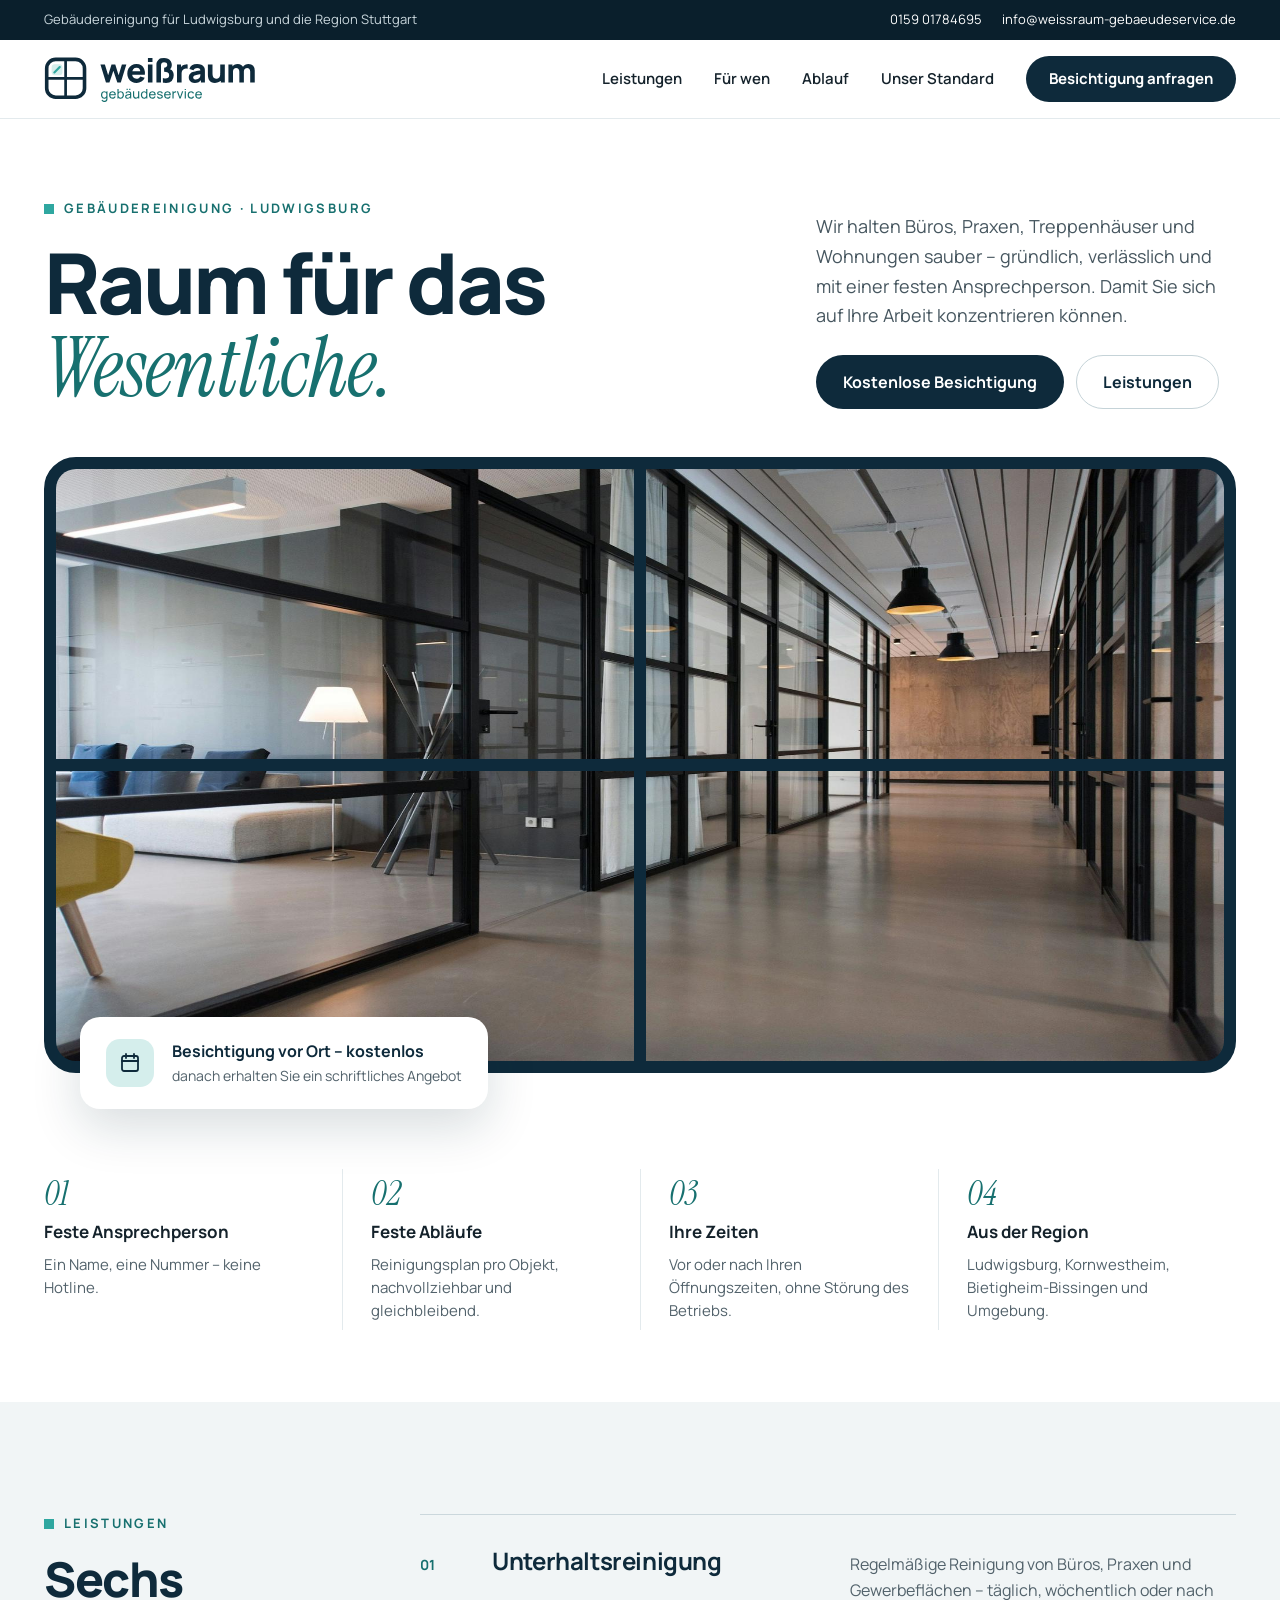
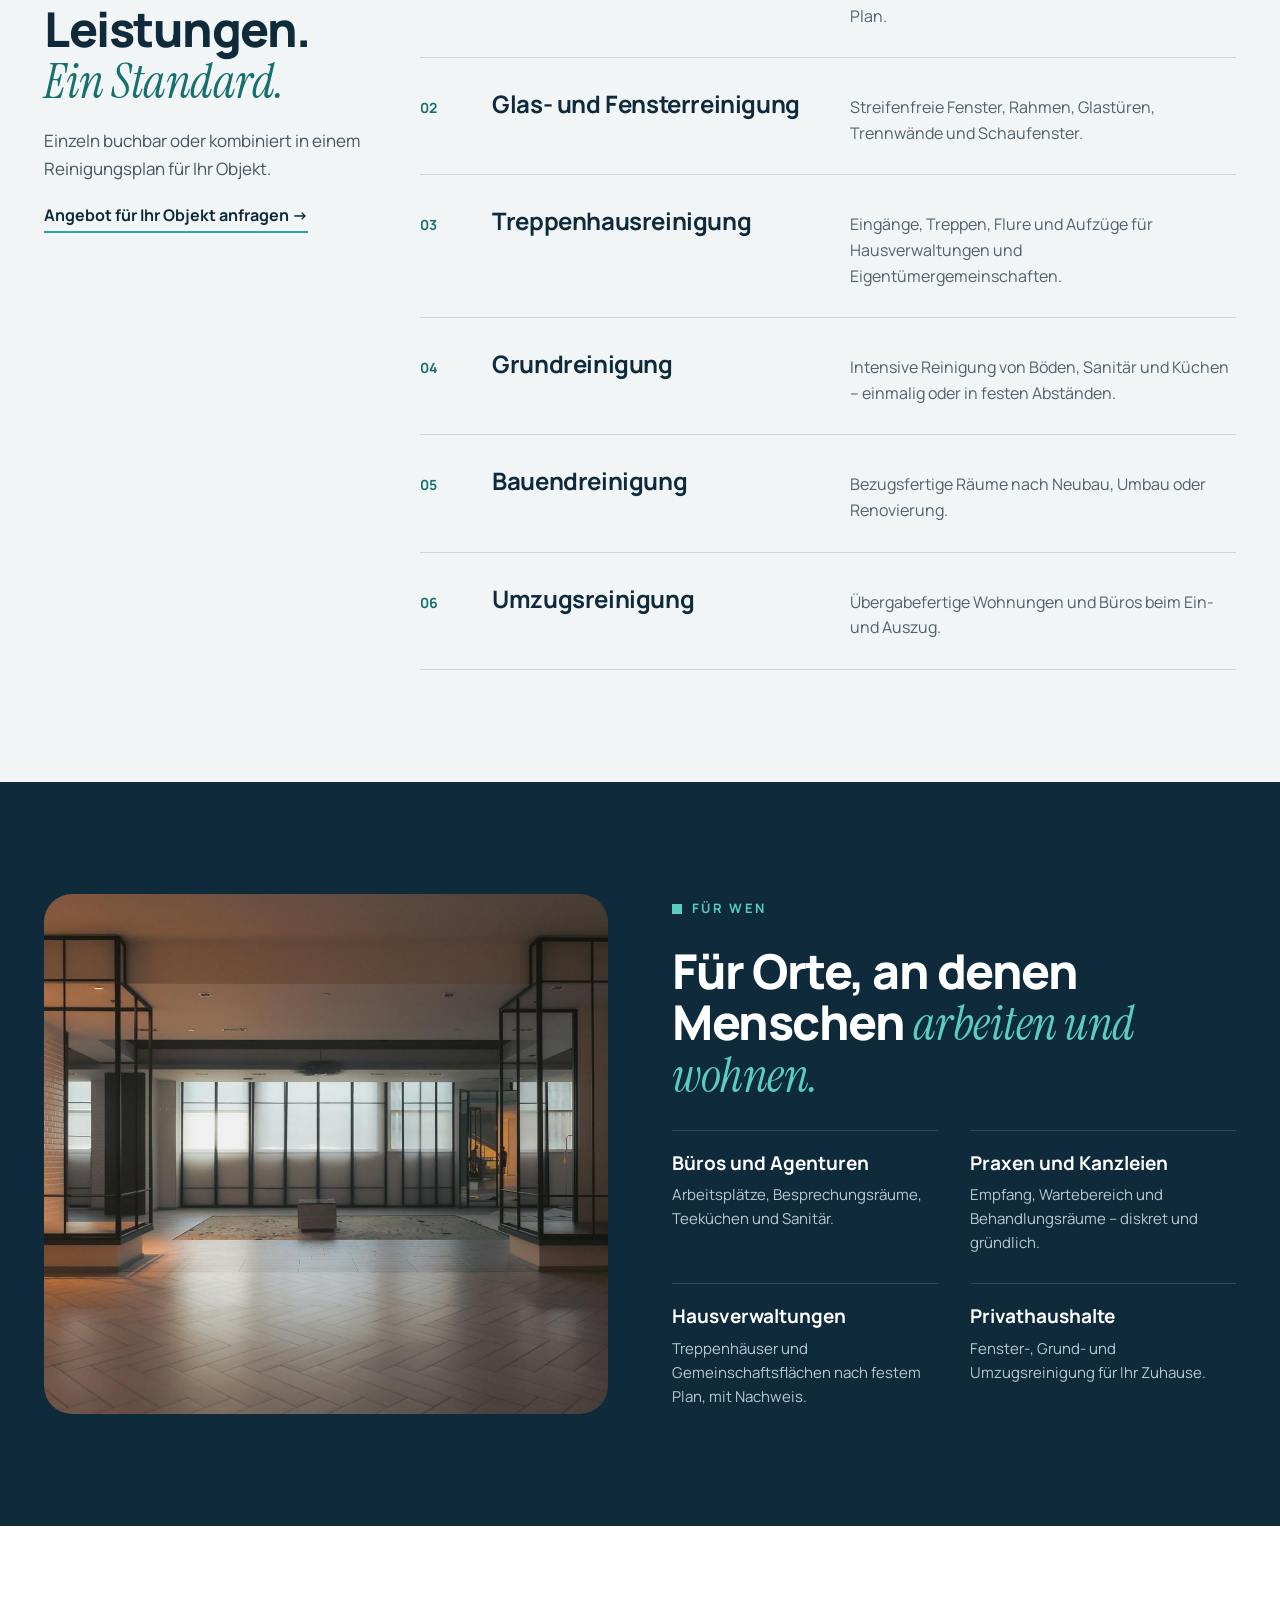
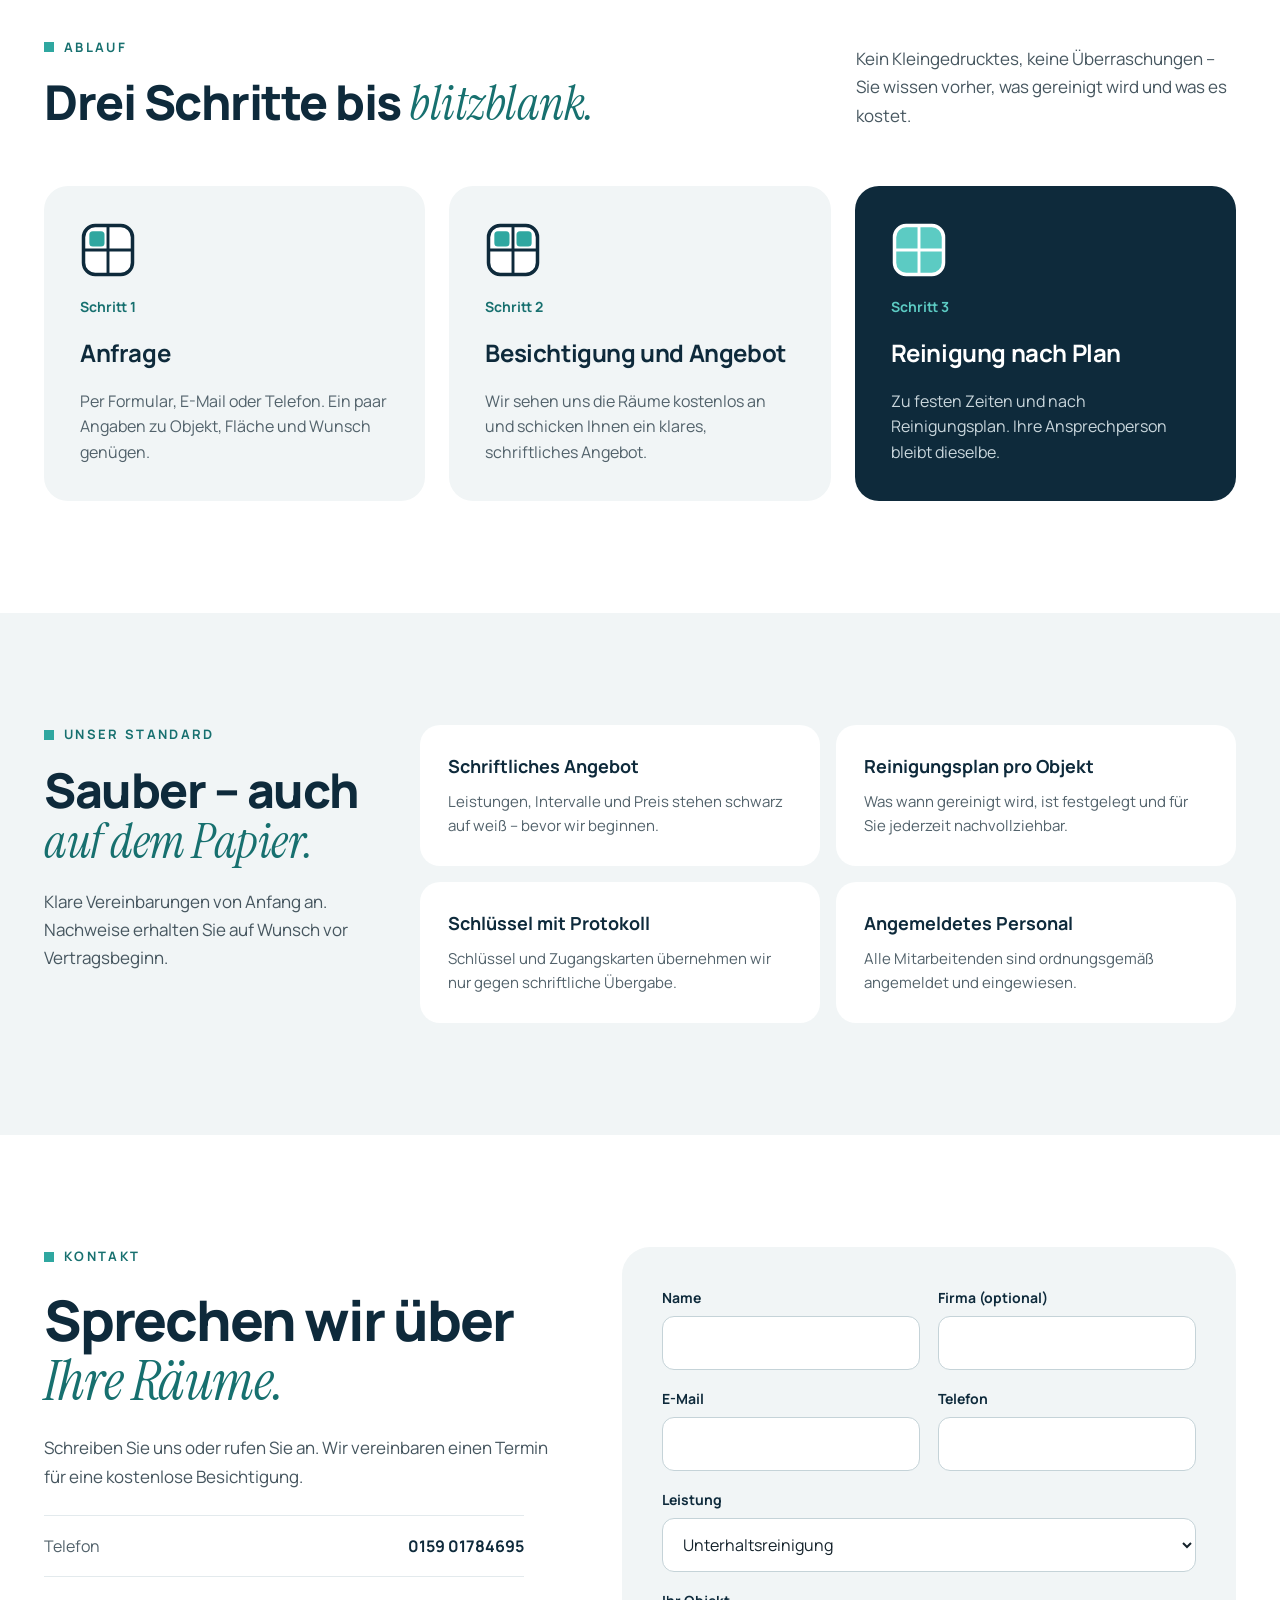
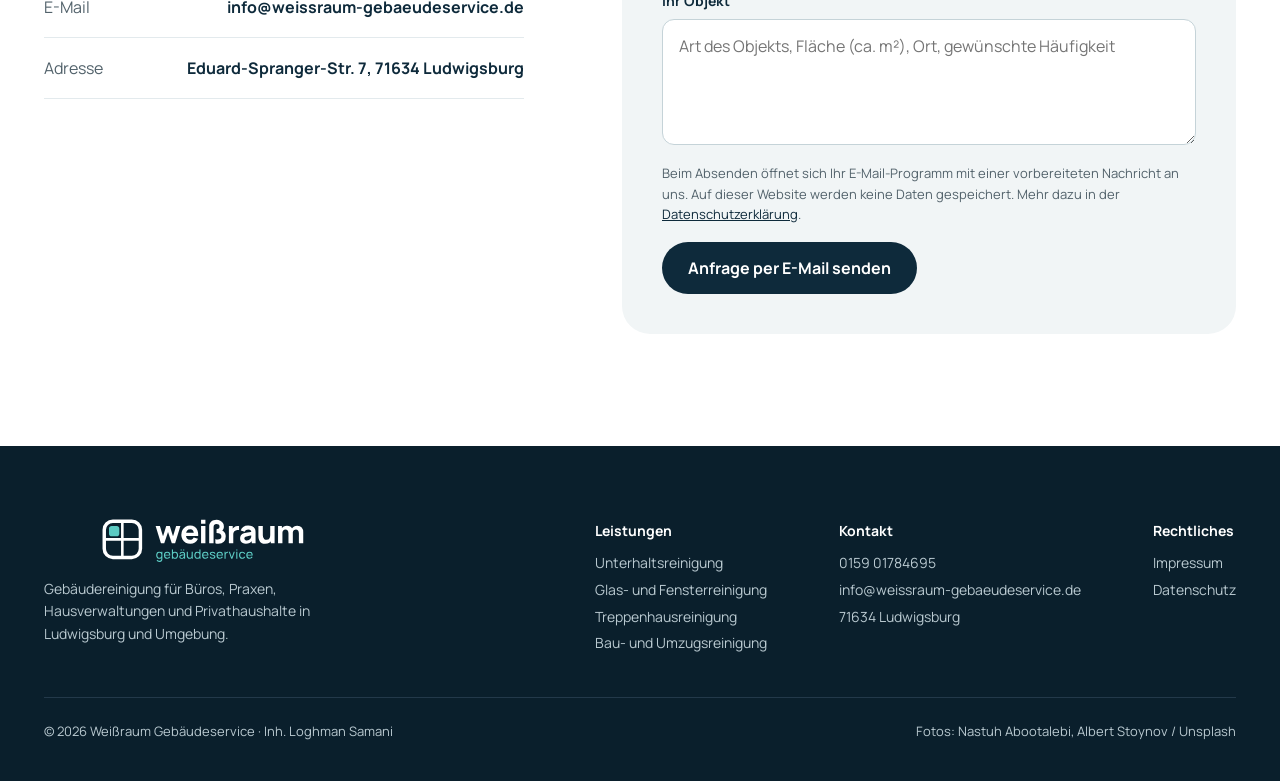
==== index.html @ 1b554229 "Logo files and static website Co-Authored-By: Claude Opus 5.5 <noreply@anthropic.com>" ====
<!doctype html>
<html lang="de">
<head>
<meta charset="utf-8">
<meta name="viewport" content="width=device-width, initial-scale=1">
<title>Weißraum Gebäudeservice – Gebäudereinigung in Ludwigsburg</title>
<meta name="description" content="Gebäudereinigung in Ludwigsburg und Umgebung: Unterhaltsreinigung, Glas- und Fensterreinigung, Treppenhaus-, Grund-, Bauend- und Umzugsreinigung. Kostenlose Besichtigung.">
<link rel="canonical" href="https://weissraum-gebaeudeservice.de/">
<meta name="theme-color" content="#0E2A3B">
<meta property="og:type" content="website">
<meta property="og:locale" content="de_DE">
<meta property="og:site_name" content="Weißraum Gebäudeservice">
<meta property="og:title" content="Weißraum Gebäudeservice – Gebäudereinigung in Ludwigsburg">
<meta property="og:description" content="Büros, Praxen, Treppenhäuser und Wohnungen – gründlich, verlässlich, mit fester Ansprechperson. Kostenlose Besichtigung.">
<meta property="og:url" content="https://weissraum-gebaeudeservice.de/">
<meta property="og:image" content="https://weissraum-gebaeudeservice.de/assets/img/og-image.png">
<link rel="icon" href="/favicon.ico" sizes="any">
<link rel="icon" href="/favicon.svg" type="image/svg+xml">
<link rel="apple-touch-icon" href="/apple-touch-icon.png">
<link rel="manifest" href="/site.webmanifest">
<link rel="preload" href="/assets/fonts/manrope.woff2" as="font" type="font/woff2" crossorigin>
<link rel="stylesheet" href="/assets/css/style.css">
<script type="application/ld+json">
{
  "@context": "https://schema.org",
  "@type": "LocalBusiness",
  "name": "Weißraum Gebäudeservice",
  "description": "Gebäudereinigung in Ludwigsburg und Umgebung",
  "url": "https://weissraum-gebaeudeservice.de/",
  "logo": "https://weissraum-gebaeudeservice.de/app-icon-512.png",
  "image": "https://weissraum-gebaeudeservice.de/assets/img/og-image.png",
  "telephone": "+49 159 01784695",
  "email": "info@weissraum-gebaeudeservice.de",
  "address": {
    "@type": "PostalAddress",
    "streetAddress": "Eduard-Spranger-Str. 7",
    "postalCode": "71634",
    "addressLocality": "Ludwigsburg",
    "addressCountry": "DE"
  },
  "areaServed": ["Ludwigsburg", "Kornwestheim", "Bietigheim-Bissingen", "Region Stuttgart"]
}
</script>
</head>
<body>
<a class="skip" href="#inhalt">Zum Inhalt springen</a>

<div class="topbar">
  <div class="wrap">
    <span>Gebäudereinigung für Ludwigsburg und die Region Stuttgart</span>
    <span class="contacts">
      <a href="tel:+4915901784695">0159 01784695</a>
      <a href="mailto:info@weissraum-gebaeudeservice.de">info@weissraum-gebaeudeservice.de</a>
    </span>
  </div>
</div>

<header class="site-header">
  <div class="wrap">
    <a class="brand" href="/" aria-label="Weißraum Gebäudeservice – Startseite"><img src="/assets/img/logo.svg" alt="Weißraum Gebäudeservice" width="307" height="66"></a>
    <nav class="nav" aria-label="Hauptnavigation">
      <a href="#leistungen">Leistungen</a>
      <a href="#kunden">Für wen</a>
      <a href="#ablauf">Ablauf</a>
      <a href="#standard">Unser Standard</a>
      <a class="btn btn-primary" href="#kontakt">Besichtigung anfragen</a>
    </nav>
  </div>
</header>

<main id="inhalt">

  <section class="hero">
    <div class="wrap">
      <div class="hero-top">
        <div class="hero-title">
          <p class="eyebrow">Gebäudereinigung · Ludwigsburg</p>
          <h1>Raum für das <span class="serif">Wesentliche.</span></h1>
        </div>
        <div class="hero-side">
          <p>Wir halten Büros, Praxen, Treppenhäuser und Wohnungen sauber – gründlich, verlässlich und mit einer festen Ansprechperson. Damit Sie sich auf Ihre Arbeit konzentrieren können.</p>
          <div class="actions">
            <a class="btn btn-primary" href="#kontakt">Kostenlose Besichtigung</a>
            <a class="btn btn-ghost" href="#leistungen">Leistungen</a>
          </div>
        </div>
      </div>
      <div class="window">
        <div class="window-panes" role="img" aria-label="Heller Flur mit Glastüren in einem Bürogebäude">
          <span></span><span></span><span></span><span></span>
        </div>
        <div class="window-card">
          <span class="ico"><svg width="24" height="24" viewBox="0 0 24 24" fill="none" stroke="#0E2A3B" stroke-width="1.8" stroke-linecap="round" stroke-linejoin="round" aria-hidden="true"><rect x="4" y="5" width="16" height="15" rx="2"/><path d="M4 10h16M8 3v4M16 3v4"/></svg></span>
          <span><strong>Besichtigung vor Ort – kostenlos</strong><span class="sub">danach erhalten Sie ein schriftliches Angebot</span></span>
        </div>
      </div>
    </div>
  </section>

  <section class="wrap promises" aria-label="Was Sie erwarten können">
    <div class="promise"><span class="num">01</span><strong>Feste Ansprechperson</strong><span>Ein Name, eine Nummer – keine Hotline.</span></div>
    <div class="promise"><span class="num">02</span><strong>Feste Abläufe</strong><span>Reinigungsplan pro Objekt, nachvollziehbar und gleichbleibend.</span></div>
    <div class="promise"><span class="num">03</span><strong>Ihre Zeiten</strong><span>Vor oder nach Ihren Öffnungszeiten, ohne Störung des Betriebs.</span></div>
    <div class="promise"><span class="num">04</span><strong>Aus der Region</strong><span>Ludwigsburg, Kornwestheim, Bietigheim-Bissingen und Umgebung.</span></div>
  </section>

  <section id="leistungen" class="section mist">
    <div class="wrap split">
      <div class="split-intro">
        <p class="eyebrow">Leistungen</p>
        <h2>Sechs Leistungen. <span class="serif">Ein Standard.</span></h2>
        <p class="lead">Einzeln buchbar oder kombiniert in einem Reinigungsplan für Ihr Objekt.</p>
        <a class="textlink" href="#kontakt">Angebot für Ihr Objekt anfragen →</a>
      </div>
      <ol class="services split-main">
        <li><span class="num">01</span><h3>Unterhaltsreinigung</h3><p>Regelmäßige Reinigung von Büros, Praxen und Gewerbeflächen – täglich, wöchentlich oder nach Plan.</p></li>
        <li><span class="num">02</span><h3>Glas- und Fensterreinigung</h3><p>Streifenfreie Fenster, Rahmen, Glastüren, Trennwände und Schaufenster.</p></li>
        <li><span class="num">03</span><h3>Treppenhausreinigung</h3><p>Eingänge, Treppen, Flure und Aufzüge für Hausverwaltungen und Eigentümergemeinschaften.</p></li>
        <li><span class="num">04</span><h3>Grundreinigung</h3><p>Intensive Reinigung von Böden, Sanitär und Küchen – einmalig oder in festen Abständen.</p></li>
        <li><span class="num">05</span><h3>Bauendreinigung</h3><p>Bezugsfertige Räume nach Neubau, Umbau oder Renovierung.</p></li>
        <li><span class="num">06</span><h3>Umzugsreinigung</h3><p>Übergabefertige Wohnungen und Büros beim Ein- und Auszug.</p></li>
      </ol>
    </div>
  </section>

  <section id="kunden" class="section dark">
    <div class="wrap audience">
      <div class="audience-photo" role="img" aria-label="Moderner Innenraum mit großen Fensterfronten"></div>
      <div class="audience-text">
        <p class="eyebrow">Für wen</p>
        <h2>Für Orte, an denen Menschen <span class="serif">arbeiten und wohnen.</span></h2>
        <div class="audience-grid">
          <div><h3>Büros und Agenturen</h3><p>Arbeitsplätze, Besprechungsräume, Teeküchen und Sanitär.</p></div>
          <div><h3>Praxen und Kanzleien</h3><p>Empfang, Wartebereich und Behandlungsräume – diskret und gründlich.</p></div>
          <div><h3>Hausverwaltungen</h3><p>Treppenhäuser und Gemeinschaftsflächen nach festem Plan, mit Nachweis.</p></div>
          <div><h3>Privathaushalte</h3><p>Fenster-, Grund- und Umzugsreinigung für Ihr Zuhause.</p></div>
        </div>
      </div>
    </div>
  </section>

  <section id="ablauf" class="section">
    <div class="wrap">
      <div class="steps-head">
        <div>
          <p class="eyebrow">Ablauf</p>
          <h2>Drei Schritte bis <span class="serif">blitzblank.</span></h2>
        </div>
        <p class="lead">Kein Kleingedrucktes, keine Überraschungen – Sie wissen vorher, was gereinigt wird und was es kostet.</p>
      </div>
      <ol class="steps">
        <li>
          <svg width="56" height="56" viewBox="0 0 48 48" aria-hidden="true"><rect x="3" y="3" width="42" height="42" rx="10" fill="#fff" stroke="#0E2A3B" stroke-width="3"/><path d="M24 4v40M4 24h40" stroke="#0E2A3B" stroke-width="2.5"/><rect x="8" y="8" width="13" height="13" rx="3" fill="#2FA7A0"/></svg>
          <span class="label">Schritt 1</span>
          <h3>Anfrage</h3>
          <p>Per Formular, E-Mail oder Telefon. Ein paar Angaben zu Objekt, Fläche und Wunsch genügen.</p>
        </li>
        <li>
          <svg width="56" height="56" viewBox="0 0 48 48" aria-hidden="true"><rect x="3" y="3" width="42" height="42" rx="10" fill="#fff" stroke="#0E2A3B" stroke-width="3"/><path d="M24 4v40M4 24h40" stroke="#0E2A3B" stroke-width="2.5"/><rect x="8" y="8" width="13" height="13" rx="3" fill="#2FA7A0"/><rect x="27" y="8" width="13" height="13" rx="3" fill="#2FA7A0"/></svg>
          <span class="label">Schritt 2</span>
          <h3>Besichtigung und Angebot</h3>
          <p>Wir sehen uns die Räume kostenlos an und schicken Ihnen ein klares, schriftliches Angebot.</p>
        </li>
        <li class="final">
          <svg width="56" height="56" viewBox="0 0 48 48" aria-hidden="true"><rect x="3" y="3" width="42" height="42" rx="10" fill="#5CCBC3" stroke="#fff" stroke-width="3"/><path d="M24 4v40M4 24h40" stroke="#fff" stroke-width="2.5"/></svg>
          <span class="label">Schritt 3</span>
          <h3>Reinigung nach Plan</h3>
          <p>Zu festen Zeiten und nach Reinigungsplan. Ihre Ansprechperson bleibt dieselbe.</p>
        </li>
      </ol>
    </div>
  </section>

  <section id="standard" class="section mist">
    <div class="wrap split">
      <div class="split-intro">
        <p class="eyebrow">Unser Standard</p>
        <h2>Sauber – auch <span class="serif">auf dem Papier.</span></h2>
        <p class="lead">Klare Vereinbarungen von Anfang an. Nachweise erhalten Sie auf Wunsch vor Vertragsbeginn.</p>
      </div>
      <div class="cards split-main">
        <div class="card"><h3>Schriftliches Angebot</h3><p>Leistungen, Intervalle und Preis stehen schwarz auf weiß – bevor wir beginnen.</p></div>
        <div class="card"><h3>Reinigungsplan pro Objekt</h3><p>Was wann gereinigt wird, ist festgelegt und für Sie jederzeit nachvollziehbar.</p></div>
        <div class="card"><h3>Schlüssel mit Protokoll</h3><p>Schlüssel und Zugangskarten übernehmen wir nur gegen schriftliche Übergabe.</p></div>
        <div class="card"><h3>Angemeldetes Personal</h3><p>Alle Mitarbeitenden sind ordnungsgemäß angemeldet und eingewiesen.</p></div>
        <!-- TODO einblenden, sobald vorhanden:
        <div class="card"><h3>Eingetragener Handwerksbetrieb</h3><p>Gebäudereiniger-Handwerk, Handwerkskammer Region Stuttgart.</p></div>
        <div class="card"><h3>Betriebshaftpflicht</h3><p>Inklusive Schlüsselverlust und Schäden an gereinigten Flächen.</p></div>
        <div class="card"><h3>Mitglied der BG BAU</h3><p>Gesetzliche Unfallversicherung für alle Beschäftigten.</p></div>
        -->
      </div>
    </div>
  </section>

  <section id="kontakt" class="section">
    <div class="wrap contact">
      <div class="contact-info">
        <p class="eyebrow">Kontakt</p>
        <h2>Sprechen wir über <span class="serif">Ihre Räume.</span></h2>
        <p class="lead">Schreiben Sie uns oder rufen Sie an. Wir vereinbaren einen Termin für eine kostenlose Besichtigung.</p>
        <dl class="contact-list">
          <div><dt>Telefon</dt><dd><a href="tel:+4915901784695">0159 01784695</a></dd></div>
          <div><dt>E-Mail</dt><dd><a href="mailto:info@weissraum-gebaeudeservice.de">info@weissraum-gebaeudeservice.de</a></dd></div>
          <div><dt>Adresse</dt><dd>Eduard-Spranger-Str. 7, 71634 Ludwigsburg</dd></div>
        </dl>
      </div>
      <form class="form" id="anfrage" action="mailto:info@weissraum-gebaeudeservice.de" method="post" enctype="text/plain">
        <div class="form-grid">
          <label>Name <input type="text" name="name" autocomplete="name" required></label>
          <label>Firma (optional) <input type="text" name="firma" autocomplete="organization"></label>
          <label>E-Mail <input type="email" name="email" autocomplete="email"></label>
          <label>Telefon <input type="tel" name="telefon" autocomplete="tel"></label>
        </div>
        <label>Leistung
          <select name="leistung">
            <option>Unterhaltsreinigung</option>
            <option>Glas- und Fensterreinigung</option>
            <option>Treppenhausreinigung</option>
            <option>Grundreinigung</option>
            <option>Bauendreinigung</option>
            <option>Umzugsreinigung</option>
            <option>Sonstiges</option>
          </select>
        </label>
        <label>Ihr Objekt <textarea name="nachricht" rows="4" placeholder="Art des Objekts, Fläche (ca. m²), Ort, gewünschte Häufigkeit"></textarea></label>
        <p class="note">Beim Absenden öffnet sich Ihr E-Mail-Programm mit einer vorbereiteten Nachricht an uns. Auf dieser Website werden keine Daten gespeichert. Mehr dazu in der <a href="/datenschutz.html">Datenschutzerklärung</a>.</p>
        <button class="btn btn-primary" type="submit">Anfrage per E-Mail senden</button>
      </form>
    </div>
  </section>

</main>

<footer class="site-footer">
  <div class="wrap">
    <div class="footer-top">
      <div class="footer-brand">
        <img src="/assets/img/logo-weiss.svg" alt="Weißraum Gebäudeservice" width="307" height="66">
        <p>Gebäudereinigung für Büros, Praxen, Hausverwaltungen und Privathaushalte in Ludwigsburg und Umgebung.</p>
      </div>
      <div class="footer-cols">
        <div>
          <strong>Leistungen</strong>
          <a href="/#leistungen">Unterhaltsreinigung</a>
          <a href="/#leistungen">Glas- und Fensterreinigung</a>
          <a href="/#leistungen">Treppenhausreinigung</a>
          <a href="/#leistungen">Bau- und Umzugsreinigung</a>
        </div>
        <div>
          <strong>Kontakt</strong>
          <a href="tel:+4915901784695">0159 01784695</a>
          <a href="mailto:info@weissraum-gebaeudeservice.de">info@weissraum-gebaeudeservice.de</a>
          <span>71634 Ludwigsburg</span>
        </div>
        <div>
          <strong>Rechtliches</strong>
          <a href="/impressum.html">Impressum</a>
          <a href="/datenschutz.html">Datenschutz</a>
        </div>
      </div>
    </div>
    <div class="footer-bottom">
      <span>© 2026 Weißraum Gebäudeservice · Inh. Loghman Samani</span>
      <span>Fotos: Nastuh Abootalebi, Albert Stoynov / Unsplash</span>
    </div>
  </div>
</footer>

<script src="/assets/js/kontakt.js" defer></script>
</body>
</html>
---- assets/css/style.css ----
/* Weißraum Gebäudeservice – website styles */

@font-face {
  font-family: "Manrope";
  src: url("../fonts/manrope.woff2") format("woff2");
  font-weight: 200 800;
  font-display: swap;
}
@font-face {
  font-family: "Instrument Serif";
  src: url("../fonts/instrument-serif-italic.woff2") format("woff2");
  font-style: italic;
  font-weight: 400;
  font-display: swap;
}

:root {
  --petrol: #0E2A3B;
  --petrol-deep: #0A1F2C;
  --teal: #2FA7A0;
  --teal-text: #17706F;
  --teal-light: #5CCBC3;
  --pane: #D5EEEC;
  --mist: #F1F5F6;
  --line: #E3EAED;
  --line-strong: #CBD7DC;
  --ink: #14222B;
  --muted: #52626B;
  --body: #46565F;
  --sans: "Manrope", system-ui, sans-serif;
  --serif: "Instrument Serif", Georgia, serif;
}

*, *::before, *::after { box-sizing: border-box; }
html { scroll-behavior: smooth; scroll-padding-top: 24px; }
body { margin: 0; font-family: var(--sans); color: var(--ink); background: #fff; line-height: 1.5; -webkit-font-smoothing: antialiased; }
img { max-width: 100%; display: block; }
a { color: var(--petrol); }
a:hover { color: var(--teal-text); }
:focus-visible { outline: 3px solid var(--teal); outline-offset: 3px; }

.wrap { max-width: 1240px; margin: 0 auto; padding: 0 24px; }
.skip { position: absolute; left: -9999px; }
.skip:focus { left: 16px; top: 16px; background: #fff; padding: 12px 16px; z-index: 10; }

/* type */
.eyebrow { display: flex; align-items: center; gap: 10px; margin: 0; font-size: 13px; font-weight: 700; letter-spacing: .18em; text-transform: uppercase; color: var(--teal-text); }
.eyebrow::before { content: ""; width: 10px; height: 10px; background: var(--teal); }
.dark .eyebrow { color: var(--teal-light); }
.dark .eyebrow::before { background: var(--teal-light); }
.serif { font-family: var(--serif); font-style: italic; font-weight: 400; letter-spacing: -.5px; color: var(--teal-text); }
.dark .serif { color: var(--teal-light); }
h1, h2, h3 { margin: 0; color: var(--petrol); }
h2 { font-size: clamp(34px, 4.2vw, 48px); line-height: 1.05; font-weight: 800; letter-spacing: -1.5px; }
h3 { font-size: 20px; font-weight: 700; }
p { margin: 0; }
.lead { font-size: 17px; line-height: 1.65; color: var(--body); }

/* buttons */
.btn { display: inline-flex; align-items: center; justify-content: center; min-height: 48px; padding: 14px 26px; border-radius: 999px; font: inherit; font-weight: 700; font-size: 16px; text-decoration: none; cursor: pointer; border: 1.5px solid transparent; }
.btn-primary { background: var(--petrol); color: #fff; }
.btn-primary:hover { background: var(--petrol-deep); color: #fff; }
.btn-ghost { border-color: #C5D3D8; color: var(--petrol); background: #fff; }
.btn-ghost:hover { border-color: var(--petrol); color: var(--petrol); }
.textlink { align-self: flex-start; font-weight: 700; text-decoration: none; border-bottom: 2px solid var(--teal); padding-bottom: 4px; }

/* utility bar + header */
.topbar { background: var(--petrol-deep); color: #C9D6DC; font-size: 13px; }
.topbar .wrap { display: flex; flex-wrap: wrap; justify-content: space-between; gap: 6px 24px; padding-top: 10px; padding-bottom: 10px; }
.topbar a { color: #fff; text-decoration: none; }
.topbar a:hover { color: var(--teal-light); }
.topbar .contacts { display: flex; flex-wrap: wrap; gap: 6px 20px; }

.site-header { border-bottom: 1px solid var(--line); background: #fff; }
.site-header .wrap { display: flex; flex-wrap: wrap; align-items: center; justify-content: space-between; gap: 16px; padding-top: 16px; padding-bottom: 16px; }
.brand img { height: 46px; width: auto; }
.nav { display: flex; flex-wrap: wrap; align-items: center; gap: 8px 32px; font-size: 15px; font-weight: 600; }
.nav a:not(.btn) { color: var(--ink); text-decoration: none; }
.nav a:not(.btn):hover { color: var(--teal-text); }
.nav .btn { min-height: 44px; padding: 11px 22px; font-size: 15px; }

/* hero */
.hero { padding: 80px 0 0; }
.hero-top { display: flex; flex-wrap: wrap; align-items: flex-end; justify-content: space-between; gap: 32px; margin-bottom: 48px; }
.hero-title { flex: 1 1 600px; min-width: 0; display: flex; flex-direction: column; gap: 22px; }
.hero h1 { font-size: clamp(46px, 7vw, 84px); line-height: .98; font-weight: 800; letter-spacing: -3px; }
.hero h1 .serif { letter-spacing: -1px; }
.hero-side { flex: 1 1 340px; max-width: 420px; display: flex; flex-direction: column; gap: 24px; }
.hero-side p { font-size: 18px; line-height: 1.65; color: var(--body); }
.actions { display: flex; flex-wrap: wrap; gap: 12px; }

.window { position: relative; }
.window-panes { display: grid; grid-template-columns: 1fr 1fr; grid-template-rows: 290px 290px; gap: 12px; border: 12px solid var(--petrol); border-radius: 32px; background: var(--petrol); overflow: hidden; }
.window-panes span { background-image: url("../img/flur.jpg"); background-size: 200% 200%; background-repeat: no-repeat; }
.window-panes span:nth-child(1) { background-position: 0 0; }
.window-panes span:nth-child(2) { background-position: 100% 0; }
.window-panes span:nth-child(3) { background-position: 0 100%; }
.window-panes span:nth-child(4) { background-position: 100% 100%; }
.window-card { position: absolute; left: 36px; bottom: -36px; max-width: 420px; display: flex; align-items: center; gap: 18px; background: #fff; border-radius: 20px; padding: 22px 26px; box-shadow: 0 18px 50px rgba(14, 42, 59, .16); }
.window-card .ico { flex-shrink: 0; width: 48px; height: 48px; border-radius: 14px; background: var(--pane); display: flex; align-items: center; justify-content: center; }
.window-card strong { display: block; font-size: 16px; color: var(--petrol); }
.window-card span.sub { font-size: 14px; color: var(--muted); }

/* promises */
.promises { display: grid; grid-template-columns: repeat(4, minmax(0, 1fr)); padding-top: 96px; padding-bottom: 72px; }
.promise { padding: 8px 28px; border-left: 1px solid var(--line); display: flex; flex-direction: column; gap: 8px; }
.promise:first-child { padding-left: 0; border-left: 0; }
.promise .num { font-family: var(--serif); font-style: italic; font-size: 34px; line-height: 1; color: var(--teal-text); }
.promise strong { font-size: 17px; }
.promise span:last-child { font-size: 15px; line-height: 1.55; color: var(--muted); }

/* sections */
.section { padding: 112px 0; }
.mist { background: var(--mist); }
.dark { background: var(--petrol); color: #fff; }
.dark h2, .dark h3 { color: #fff; }
.split { display: flex; flex-wrap: wrap; gap: 56px; }
.split-intro { flex: 1 1 320px; max-width: 420px; display: flex; flex-direction: column; gap: 20px; }
.split-main { flex: 999 1 560px; min-width: 0; }

/* services */
.services { margin: 0; padding: 0; list-style: none; border-top: 1px solid var(--line-strong); }
.services li { display: flex; flex-wrap: wrap; align-items: baseline; gap: 8px 32px; padding: 28px 0; border-bottom: 1px solid var(--line-strong); }
.services .num { width: 40px; font-size: 14px; font-weight: 700; color: var(--teal-text); }
.services h3 { flex: 1 1 240px; font-size: 24px; letter-spacing: -.4px; }
.services p { flex: 1 1 300px; font-size: 16px; line-height: 1.6; color: var(--muted); }

/* audiences */
.audience { display: flex; flex-wrap: wrap; align-items: stretch; gap: 64px; }
.audience-photo { flex: 1 1 440px; min-height: 520px; border-radius: 28px; background: url("../img/fensterraum.jpg") center / cover; }
.audience-text { flex: 1 1 440px; min-width: 0; display: flex; flex-direction: column; justify-content: center; gap: 28px; }
.audience-grid { display: grid; grid-template-columns: repeat(auto-fit, minmax(220px, 1fr)); gap: 28px 32px; }
.audience-grid div { padding-top: 18px; border-top: 1px solid #2D4A5B; display: flex; flex-direction: column; gap: 6px; }
.audience-grid h3 { font-size: 19px; }
.audience-grid p { font-size: 15px; line-height: 1.6; color: #B9C9D0; }

/* steps */
.steps-head { display: flex; flex-wrap: wrap; justify-content: space-between; align-items: flex-end; gap: 24px; margin-bottom: 56px; }
.steps-head > div { display: flex; flex-direction: column; gap: 20px; max-width: 640px; }
.steps-head p { max-width: 380px; }
.steps { margin: 0; padding: 0; list-style: none; display: grid; grid-template-columns: repeat(auto-fit, minmax(280px, 1fr)); gap: 24px; }
.steps li { background: var(--mist); border-radius: 24px; padding: 36px; display: flex; flex-direction: column; gap: 18px; }
.steps li.final { background: var(--petrol); color: #fff; }
.steps .label { font-size: 14px; font-weight: 700; color: var(--teal-text); }
.steps li.final .label { color: var(--teal-light); }
.steps h3 { font-size: 24px; letter-spacing: -.4px; }
.steps li.final h3 { color: #fff; }
.steps p { font-size: 16px; line-height: 1.6; color: var(--muted); }
.steps li.final p { color: #C9D6DC; }

/* standard */
.cards { display: grid; grid-template-columns: repeat(2, minmax(0, 1fr)); gap: 16px; align-content: start; }
.card { background: #fff; border-radius: 20px; padding: 28px; display: flex; flex-direction: column; gap: 10px; }
.card h3 { font-size: 18px; }
.card p { font-size: 15px; line-height: 1.6; color: var(--muted); }

/* contact */
.contact { display: flex; flex-wrap: wrap; gap: 64px; }
.contact-info { flex: 1 1 380px; min-width: 0; display: flex; flex-direction: column; gap: 24px; }
.contact-info h2 { font-size: clamp(38px, 5vw, 56px); letter-spacing: -2px; }
.contact-list { margin: 0; border-top: 1px solid var(--line); max-width: 480px; }
.contact-list div { display: flex; flex-wrap: wrap; justify-content: space-between; gap: 4px 16px; padding: 18px 0; border-bottom: 1px solid var(--line); }
.contact-list dt { color: var(--muted); }
.contact-list dd { margin: 0; font-weight: 700; color: var(--petrol); }
.contact-list a { text-decoration: none; }
.form { flex: 1 1 480px; min-width: 0; background: var(--mist); border-radius: 28px; padding: 40px; display: flex; flex-direction: column; gap: 18px; }
.form-grid { display: grid; grid-template-columns: repeat(auto-fit, minmax(200px, 1fr)); gap: 18px; }
.form label { display: flex; flex-direction: column; gap: 8px; font-size: 14px; font-weight: 700; color: var(--petrol); }
.form input, .form select, .form textarea { font: inherit; font-weight: 400; font-size: 16px; padding: 14px 16px; border: 1px solid #C5D3D8; border-radius: 12px; background: #fff; color: var(--ink); }
.form textarea { resize: vertical; min-height: 120px; }
.form .note { font-size: 13px; line-height: 1.55; color: var(--muted); }
.form .btn { align-self: flex-start; border: 0; }

/* footer */
.site-footer { background: var(--petrol-deep); color: #B9C9D0; font-size: 14px; }
.site-footer .wrap { padding-top: 72px; padding-bottom: 40px; display: flex; flex-direction: column; gap: 40px; }
.footer-top { display: flex; flex-wrap: wrap; justify-content: space-between; gap: 40px; }
.footer-brand { max-width: 320px; display: flex; flex-direction: column; gap: 16px; line-height: 1.6; }
.footer-brand img { height: 44px; width: auto; }
.footer-cols { display: flex; flex-wrap: wrap; gap: 40px 72px; line-height: 1.9; }
.footer-cols div { display: flex; flex-direction: column; }
.footer-cols strong { color: #fff; margin-bottom: 6px; }
.site-footer a { color: #B9C9D0; text-decoration: none; }
.site-footer a:hover { color: #fff; }
.footer-bottom { display: flex; flex-wrap: wrap; justify-content: space-between; gap: 12px; font-size: 13px; border-top: 1px solid #23394A; padding-top: 24px; }

/* legal pages */
.legal { padding: 80px 0 112px; }
.legal .wrap { max-width: 820px; }
.legal h1 { font-size: clamp(36px, 5vw, 52px); font-weight: 800; letter-spacing: -1.5px; margin: 16px 0 40px; }
.legal h2 { font-size: 22px; letter-spacing: -.3px; margin: 40px 0 12px; }
.legal h3 { font-size: 17px; margin: 24px 0 8px; }
.legal p, .legal li { font-size: 16px; line-height: 1.7; color: var(--body); }
.legal p + p { margin-top: 12px; }
.legal ul { padding-left: 20px; }

/* responsive */
@media (max-width: 960px) {
  .promises { grid-template-columns: repeat(2, minmax(0, 1fr)); row-gap: 32px; }
  .promise:nth-child(3) { padding-left: 0; border-left: 0; }
}
@media (max-width: 760px) {
  .nav a:not(.btn) { display: none; }
  .brand img { height: 38px; }
  .hero { padding-top: 48px; }
  .hero h1 { letter-spacing: -1.5px; }
  .window-panes { grid-template-rows: 170px 170px; gap: 8px; border-width: 8px; border-radius: 22px; }
  .window-card { position: static; margin-top: 16px; max-width: none; box-shadow: none; border: 1px solid var(--line); }
  .promises { grid-template-columns: 1fr; padding-top: 56px; }
  .cards { grid-template-columns: 1fr; }
  .promise { padding-left: 0; border-left: 0; }
  .section { padding: 72px 0; }
  .audience-photo { min-height: 280px; }
  .form { padding: 24px; }
}
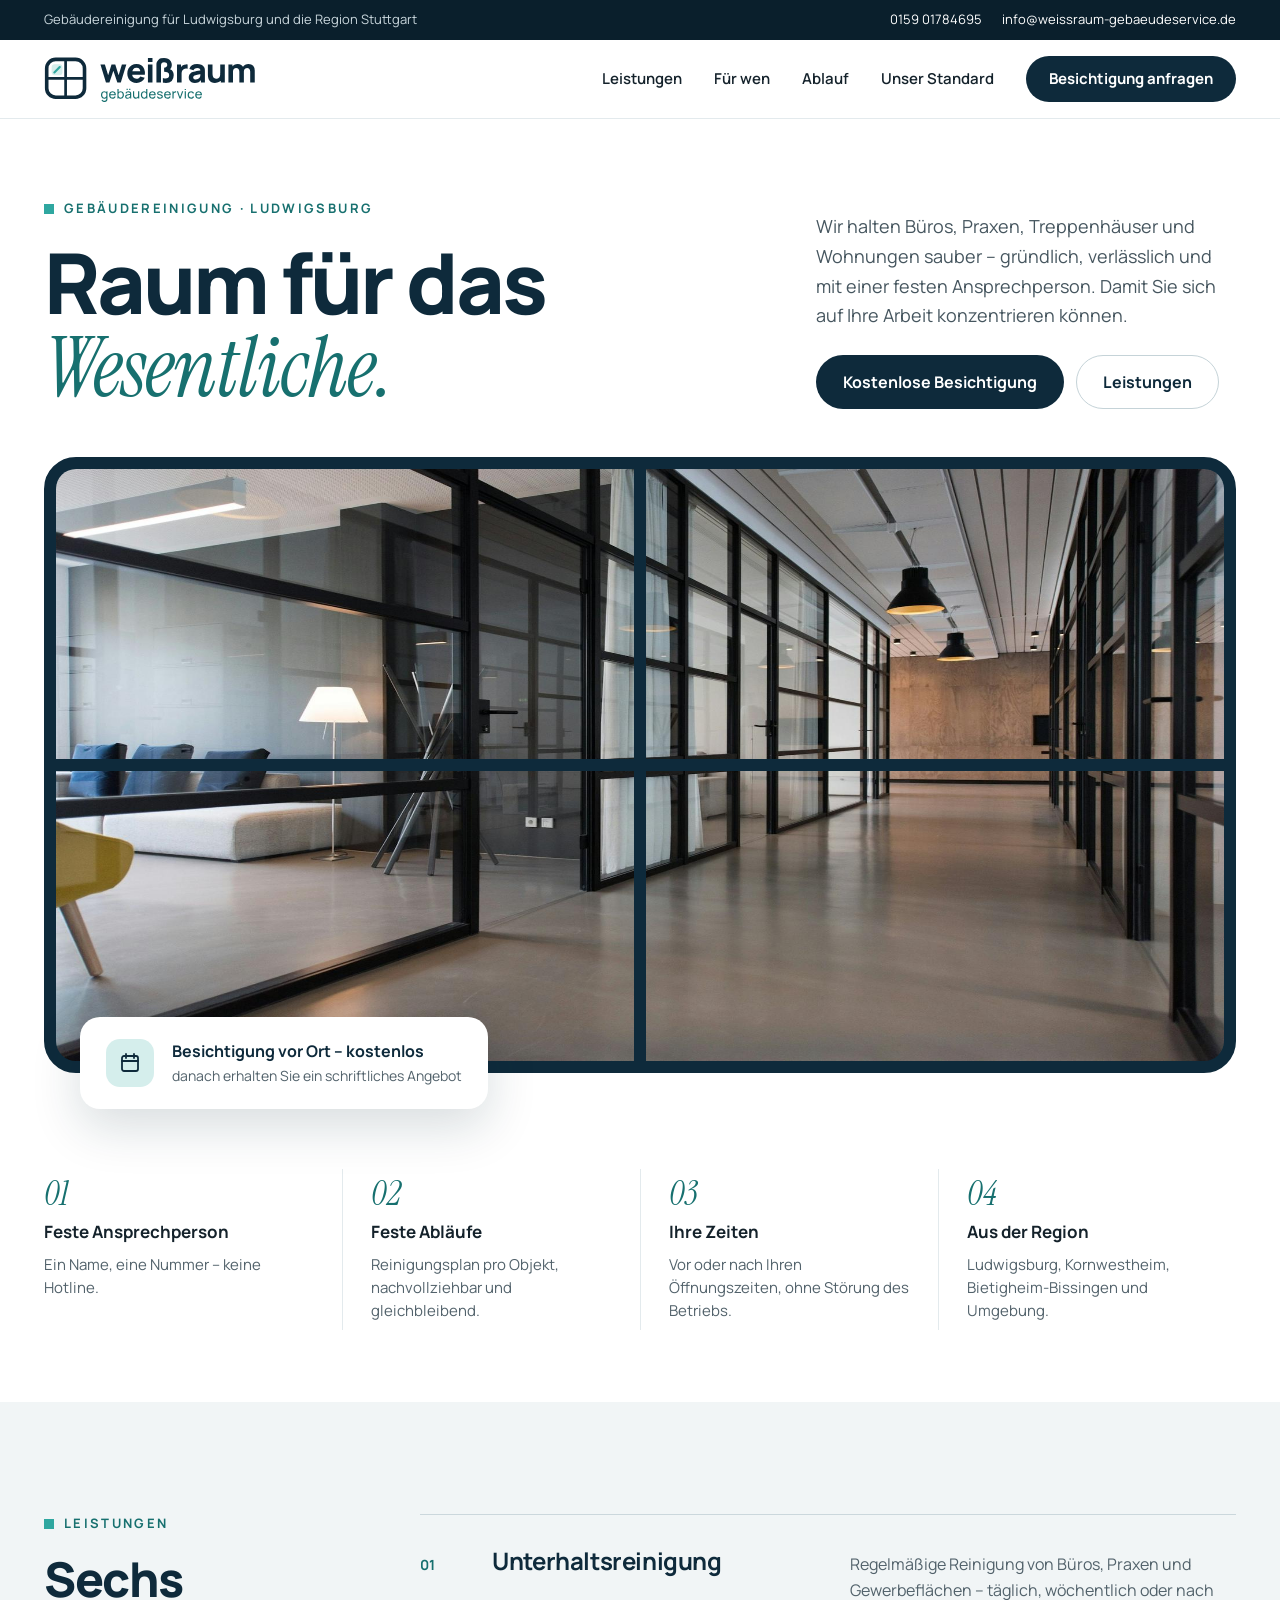
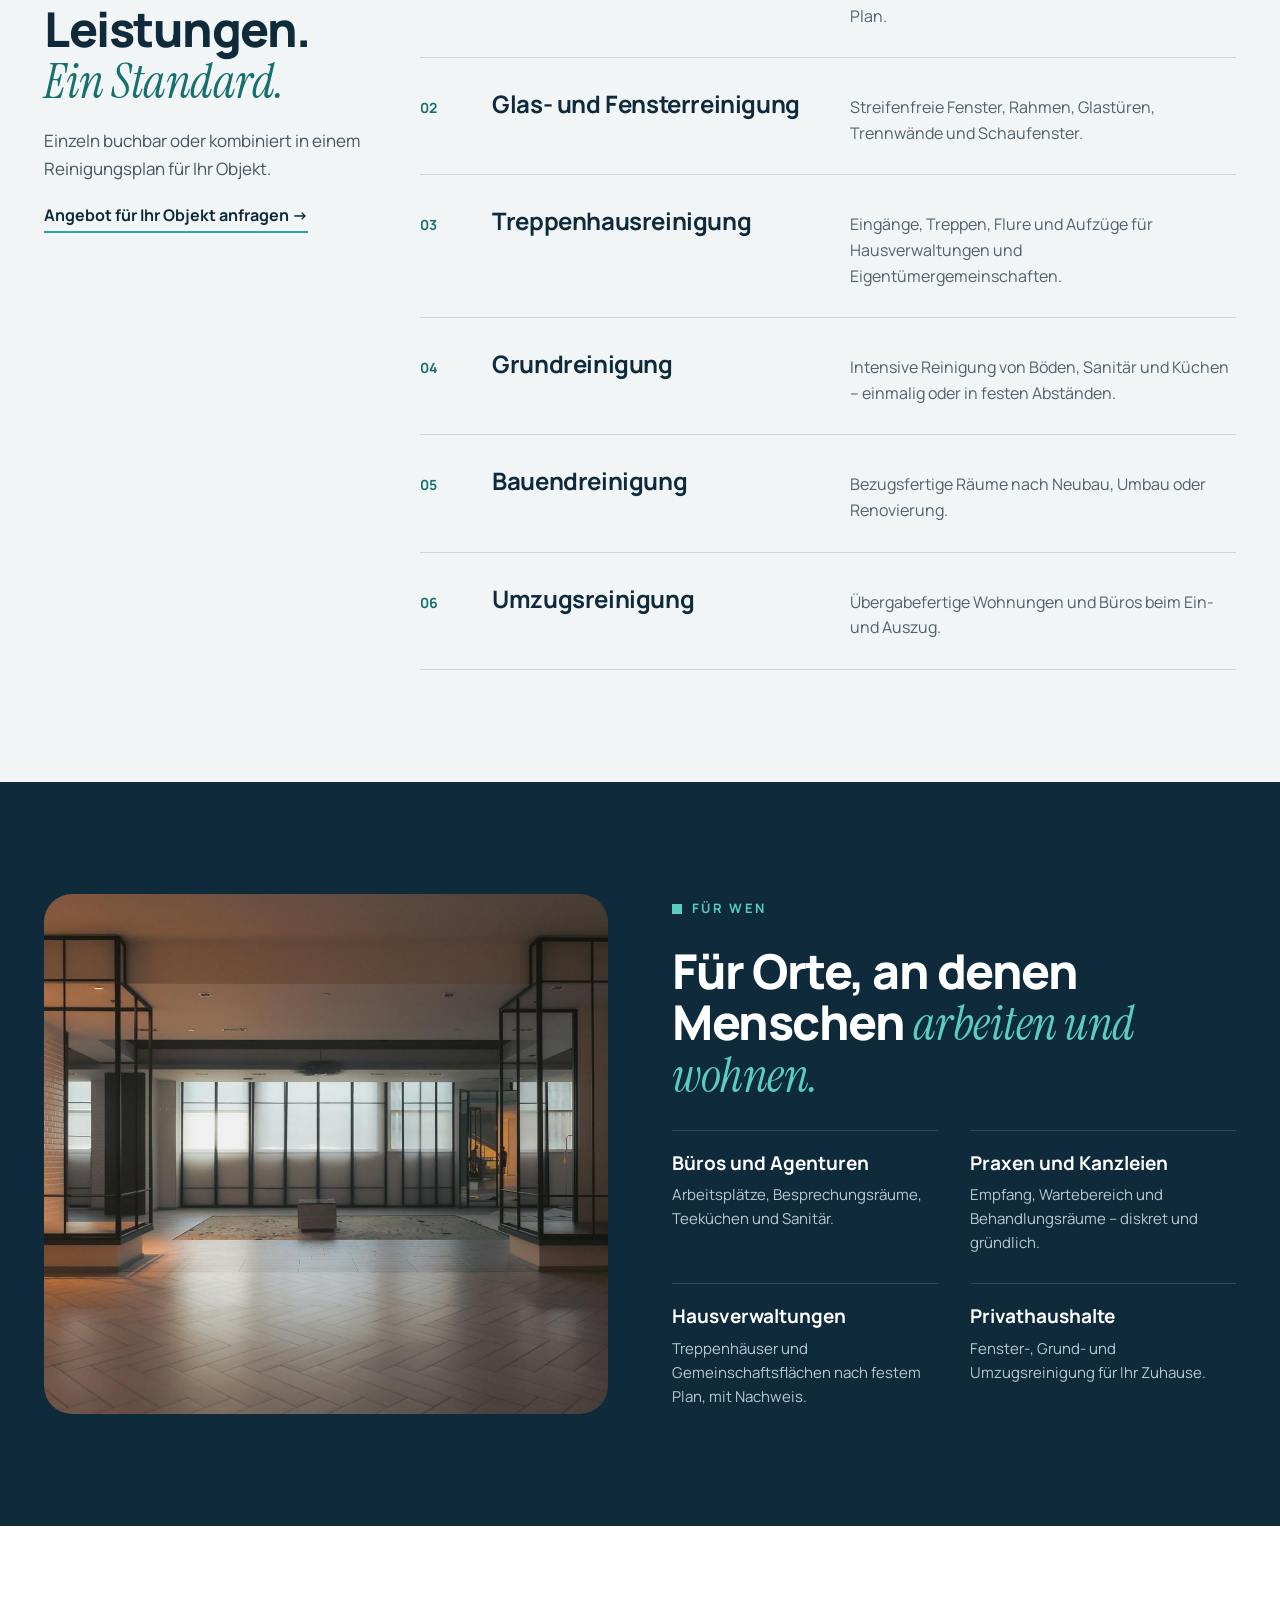
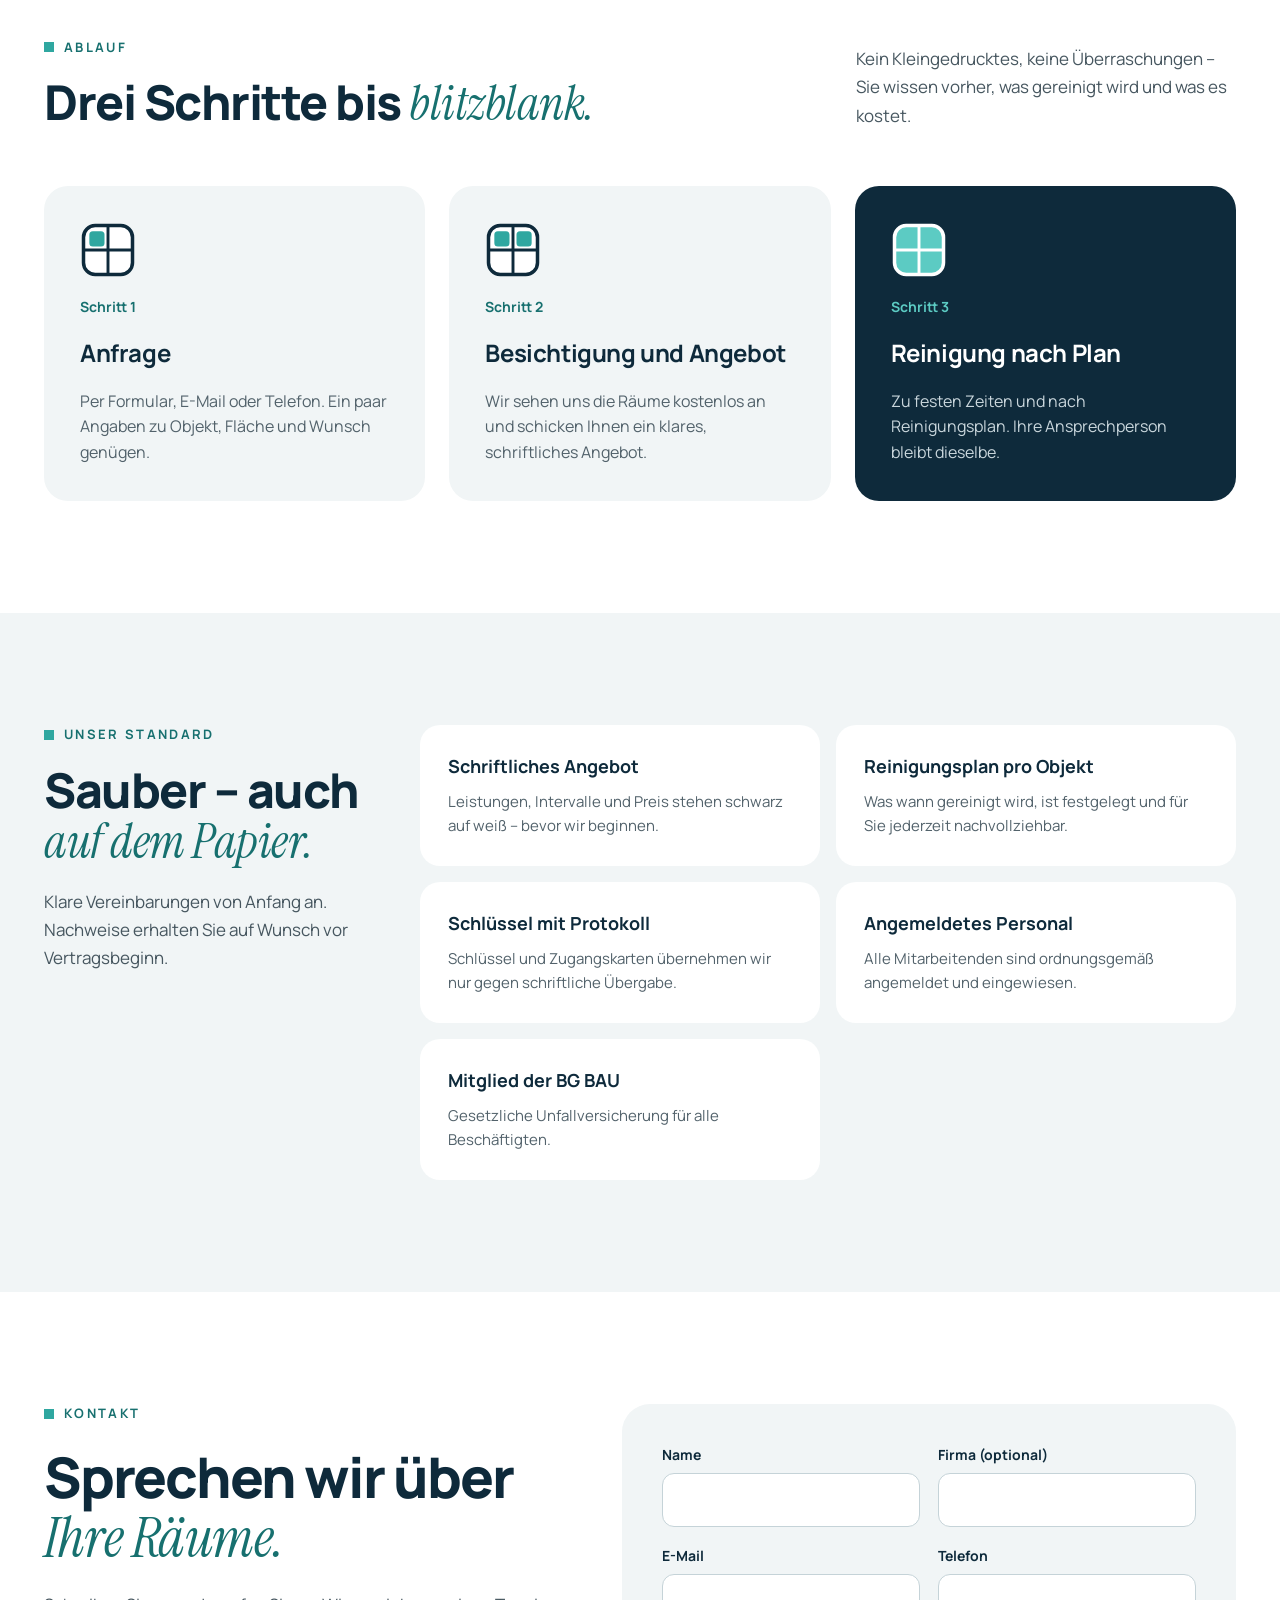
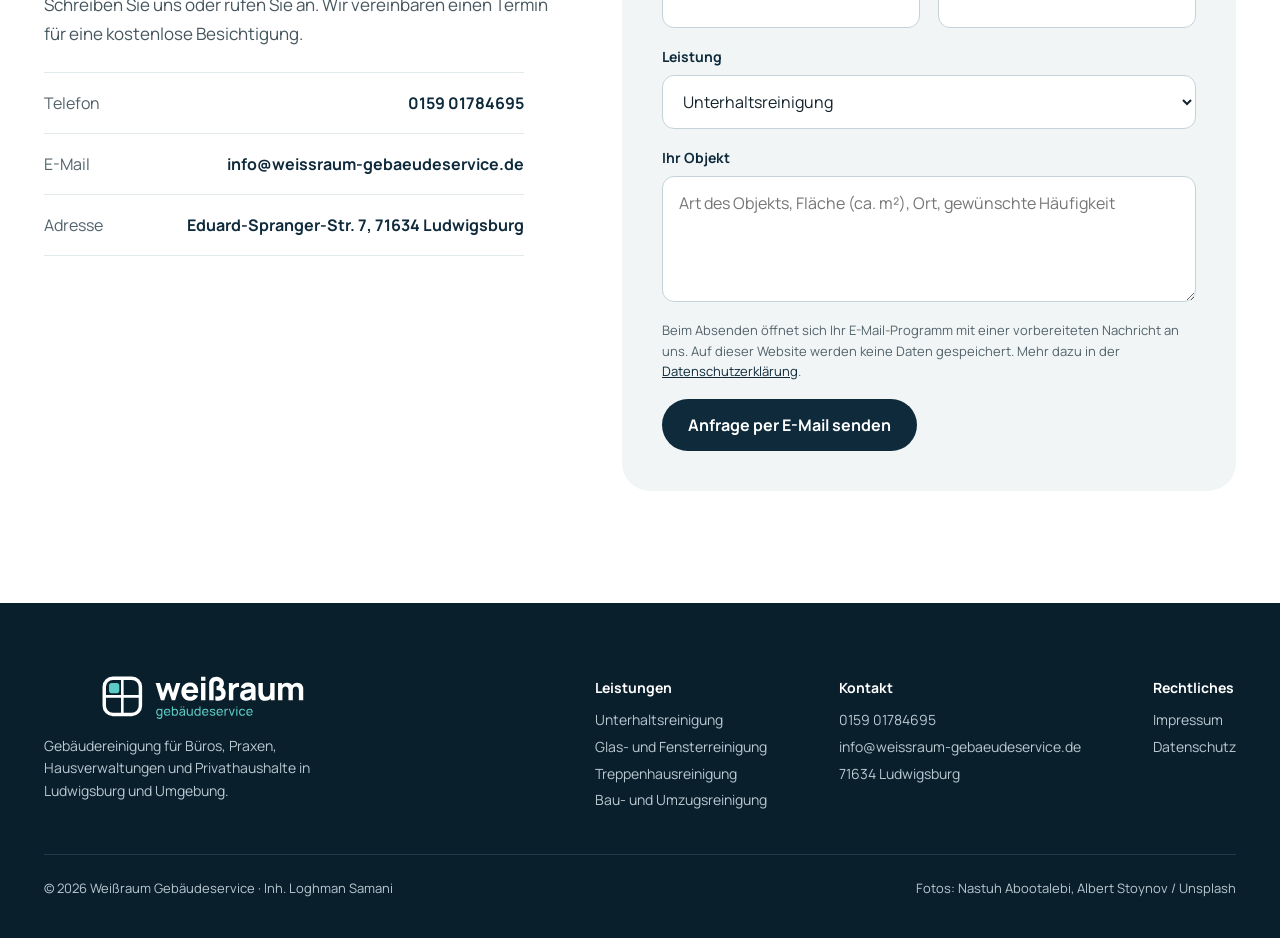
==== commit 0405fee6: "Website: show BG BAU membership card Co-Authored-By: Claude Opus 5.5 <noreply@anthropic.com>" ====
--- a/index.html
+++ b/index.html
@@ -183,10 +183,10 @@
         <div class="card"><h3>Reinigungsplan pro Objekt</h3><p>Was wann gereinigt wird, ist festgelegt und für Sie jederzeit nachvollziehbar.</p></div>
         <div class="card"><h3>Schlüssel mit Protokoll</h3><p>Schlüssel und Zugangskarten übernehmen wir nur gegen schriftliche Übergabe.</p></div>
         <div class="card"><h3>Angemeldetes Personal</h3><p>Alle Mitarbeitenden sind ordnungsgemäß angemeldet und eingewiesen.</p></div>
+        <div class="card"><h3>Mitglied der BG BAU</h3><p>Gesetzliche Unfallversicherung für alle Beschäftigten.</p></div>
         <!-- TODO einblenden, sobald vorhanden:
         <div class="card"><h3>Eingetragener Handwerksbetrieb</h3><p>Gebäudereiniger-Handwerk, Handwerkskammer Region Stuttgart.</p></div>
         <div class="card"><h3>Betriebshaftpflicht</h3><p>Inklusive Schlüsselverlust und Schäden an gereinigten Flächen.</p></div>
-        <div class="card"><h3>Mitglied der BG BAU</h3><p>Gesetzliche Unfallversicherung für alle Beschäftigten.</p></div>
         -->
       </div>
     </div>
